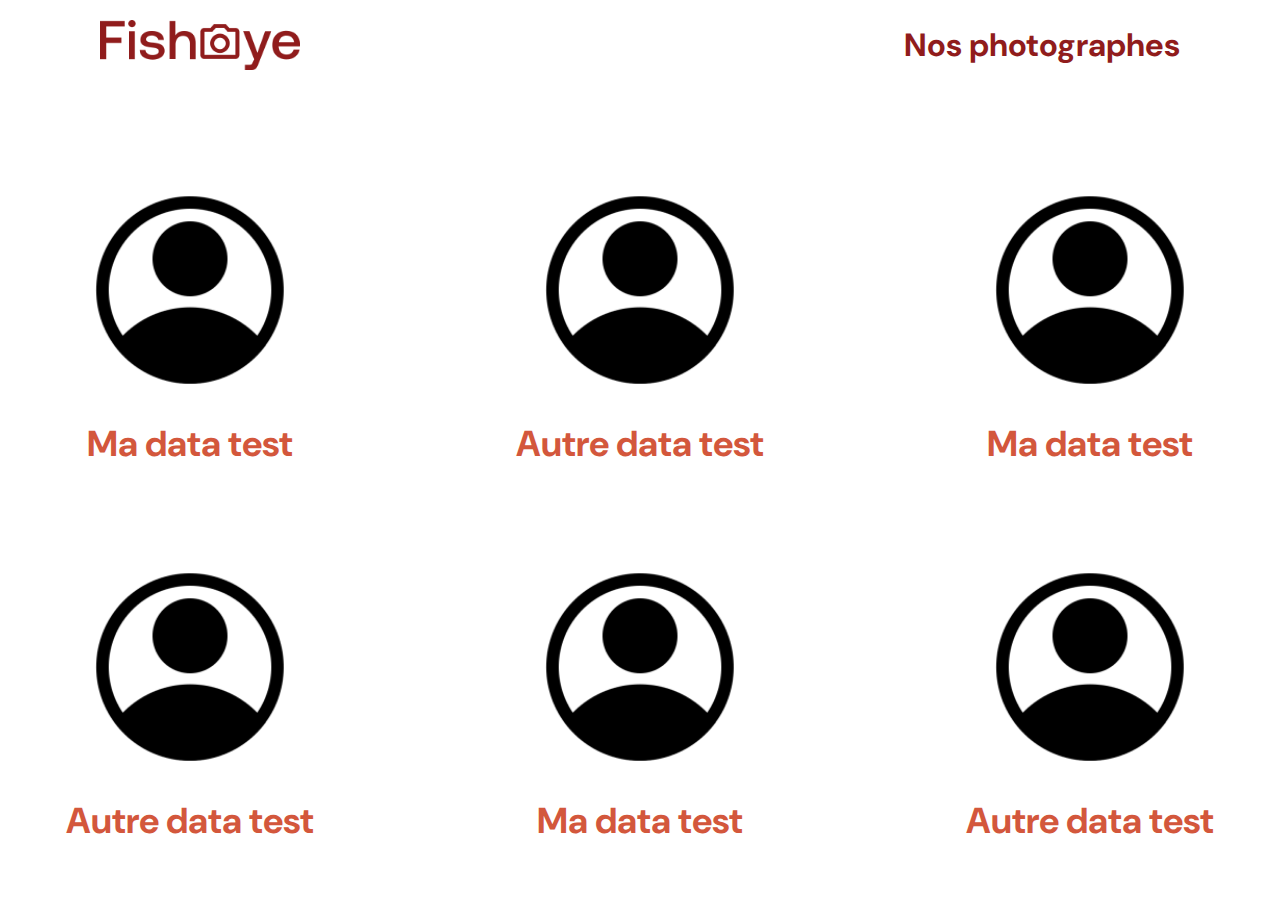
==== index.html @ c2f47356 "Ajout projet" ====
<!DOCTYPE html>
<html>
  <head>
    <link href="css/style.css" rel="stylesheet" type="text/css" />
    <meta charset="utf-8">
    <link rel="icon" type="image/png" href="assets/favicon.png">
    <link href="https://fonts.googleapis.com/css?family=DM+Sans&display=swap" rel="stylesheet">
    <title>Fisheye</title>
  </head>
  <body>
    <header>
        <img src="assets/images/logo.png" class="logo" />
        <h1>Nos photographes</h1>
    </header>
    <main id="main">
        <div class="photographer_section"></div>
    </main>
    <script src="scripts/factories/photographer.js"></script>
    <script src="scripts/pages/index.js"></script>
  </body>
</html>
---- css/style.css ----
@import url("photographer.css");

body {
    font-family: "DM Sans", sans-serif;
    margin: 0;
}


header {
    display: flex;
    flex-direction: row;
    justify-content: space-between;
    align-items: center;
    height: 90px;
}

h1 {
    color: #901C1C;
    margin-right: 100px;
}

.logo {
    height: 50px;
    margin-left: 100px;
}

.photographer_section {
    display: grid;
    grid-template-columns: 1fr 1fr 1fr;
    gap: 70px;
    margin-top: 100px;
}

.photographer_section article {
    justify-self: center;
    display: flex;
    justify-content: center;
    align-items: center;
    flex-direction: column;
}

.photographer_section article h2 {
    color: #D3573C;
    font-size: 36px;
}

.photographer_section article img {
    height: 200px;
    width: 200px;
}
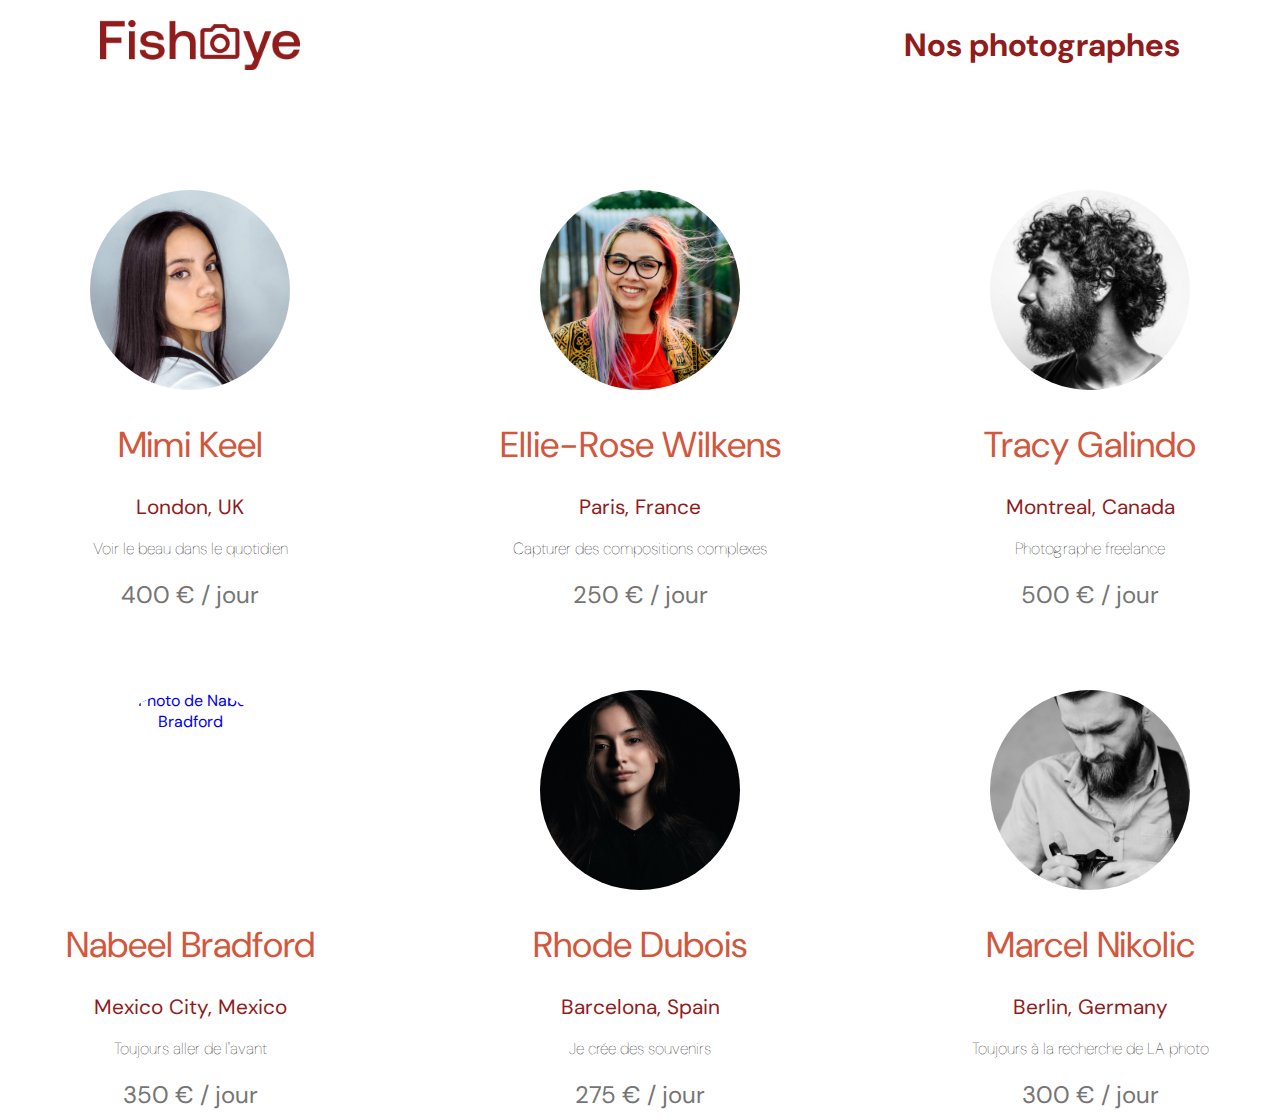
==== commit 50879b5c: "Update index.html" ====
--- a/index.html
+++ b/index.html
@@ -3,6 +3,8 @@
   <head>
     <link href="css/style.css" rel="stylesheet" type="text/css" />
     <meta charset="utf-8">
+    <meta name="viewport" content="width=device-width, initial-scale=1" />
+    <script src="https://kit.fontawesome.com/346f33f767.js" crossorigin="anonymous"></script>
     <link rel="icon" type="image/png" href="assets/favicon.png">
     <link href="https://fonts.googleapis.com/css?family=DM+Sans&display=swap" rel="stylesheet">
     <title>Fisheye</title>
--- a/css/style.css
+++ b/css/style.css
@@ -18,6 +18,12 @@
     color: #901C1C;
     margin-right: 100px;
 }
+
+.title {
+    color: #901c1c;
+    margin-right: 10rem;
+    font-size: 4rem;
+  }
 
 .logo {
     height: 50px;
@@ -42,9 +48,61 @@
 .photographer_section article h2 {
     color: #D3573C;
     font-size: 36px;
+    font-weight:400;
+    Size:36px;
+    line-height: 46.87px;
+    text-align:Center;
+    margin: 1rem 1rem 1rem 1rem;
 }
 
 .photographer_section article img {
     height: 200px;
     width: 200px;
-}+}
+
+
+.photographer-card {
+    justify-self: center;
+    display: flex;
+    justify-content: center;
+    align-items: center;
+    flex-direction: column;
+  }
+  .photographer-card-link {
+    display: flex;
+    flex-flow: column nowrap;
+    align-items: center;
+    justify-content: center;
+    text-decoration: none;
+    text-align: center;
+  }
+
+  
+.photographer-img {
+    height: 20rem;
+    width: 20rem;
+    -o-object-fit: cover;
+       object-fit: cover;
+    border-radius: 50%;
+    margin-bottom: 1em;
+}
+
+.photographer-location {
+    color: #901c1c;
+    font-weight: 400;
+    font-size: 1.3rem;
+    margin: 0.5rem;
+  }
+
+  .photographer-tagline {
+    color: #000000;
+    font-weight: 100;
+    font-size: 1rem;
+    margin: 10px;
+  }
+  .photographer-rate {
+    color: #757575;
+    font-weight: 400;
+    font-size: 1.5rem;
+    margin: 10px;
+  }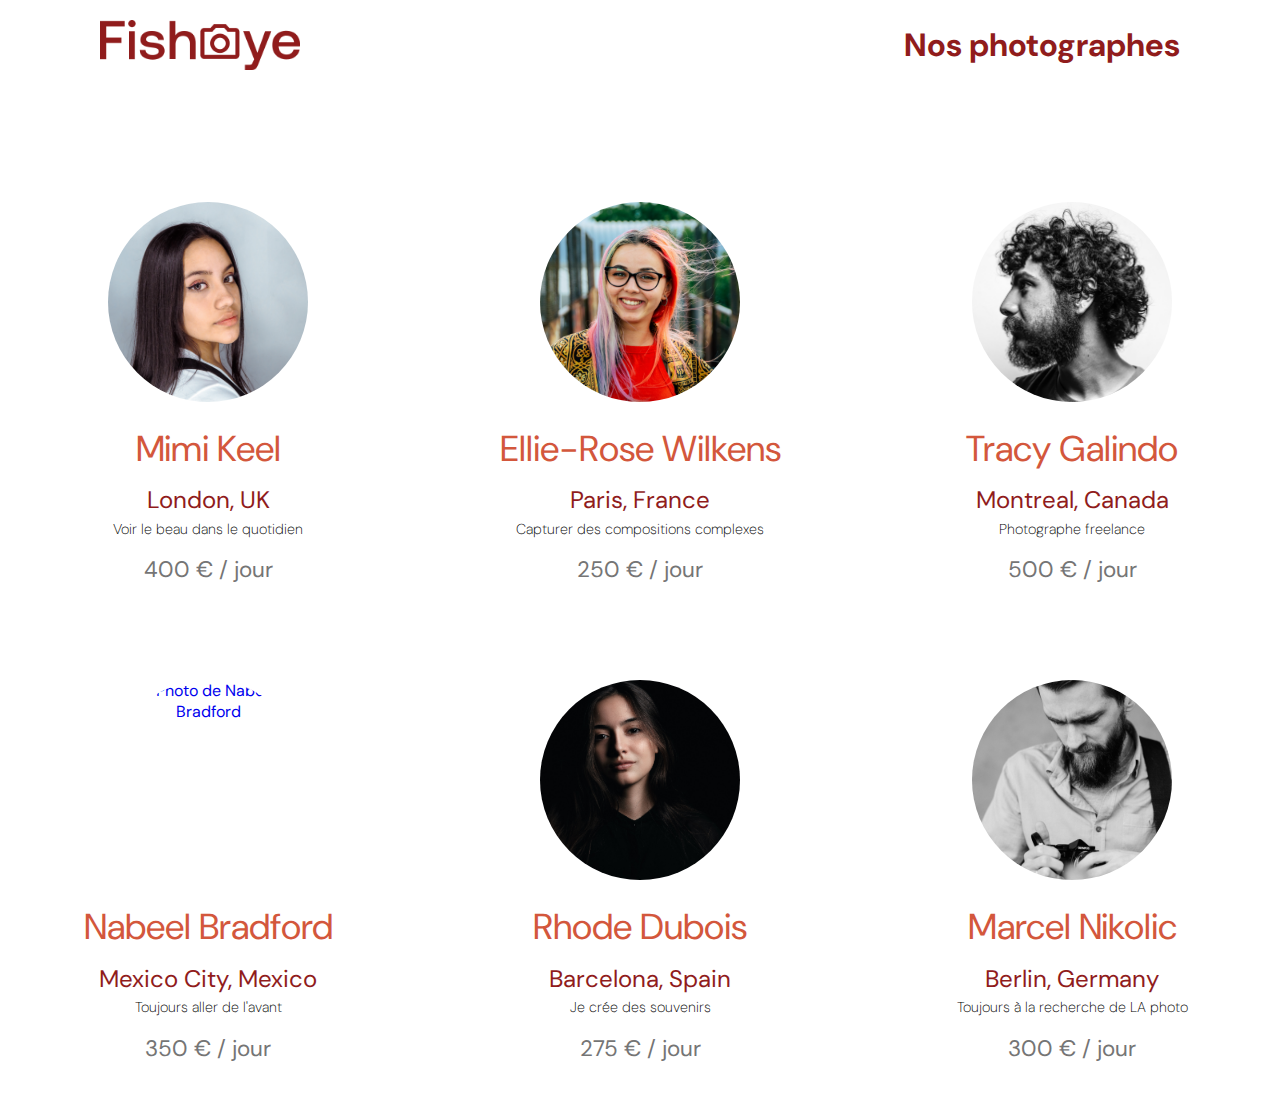
==== commit d87d1453: "Add files via upload" ====
--- a/index.html
+++ b/index.html
@@ -1,23 +1,26 @@
 <!DOCTYPE html>
 <html>
-  <head>
-    <link href="css/style.css" rel="stylesheet" type="text/css" />
-    <meta charset="utf-8">
-    <meta name="viewport" content="width=device-width, initial-scale=1" />
-    <script src="https://kit.fontawesome.com/346f33f767.js" crossorigin="anonymous"></script>
-    <link rel="icon" type="image/png" href="assets/favicon.png">
-    <link href="https://fonts.googleapis.com/css?family=DM+Sans&display=swap" rel="stylesheet">
-    <title>Fisheye</title>
-  </head>
-  <body>
-    <header>
-        <img src="assets/images/logo.png" class="logo" />
-        <h1>Nos photographes</h1>
-    </header>
-    <main id="main">
-        <div class="photographer_section"></div>
-    </main>
-    <script src="scripts/factories/photographer.js"></script>
-    <script src="scripts/pages/index.js"></script>
-  </body>
-</html>
+
+<head>
+  <link href="css/style.css" rel="stylesheet" type="text/css" />
+  <meta charset="utf-8">
+  <meta name="viewport" content="width=device-width, initial-scale=1" />
+  <script src="https://kit.fontawesome.com/346f33f767.js" crossorigin="anonymous"></script>
+  <link rel="icon" type="image/png" href="assets/favicon.png">
+  <link href="https://fonts.googleapis.com/css?family=DM+Sans&display=swap" rel="stylesheet">
+  <title>Fisheye</title>
+</head>
+
+<body>
+  <header>
+    <img src="assets/images/logo.png" class="logo" />
+    <h1>Nos photographes</h1>
+  </header>
+  <main id="main">
+    <div class="photographer_section"></div>
+  </main>
+  <script src="scripts/factories/photographer.js"></script>
+  <script src="scripts/pages/index.js"></script>
+</body>
+
+</html>--- a/css/style.css
+++ b/css/style.css
@@ -1,5 +1,3 @@
-@import url("photographer.css");
-
 body {
     font-family: "DM Sans", sans-serif;
     margin: 0;
@@ -31,18 +29,19 @@
 }
 
 .photographer_section {
-    display: grid;
-    grid-template-columns: 1fr 1fr 1fr;
-    gap: 70px;
-    margin-top: 100px;
+  display: grid;
+  grid-template-columns: 1fr 1fr 1fr;
+  gap: 5rem;
+  margin-top: 5rem;
+  padding: 2rem;
 }
 
 .photographer_section article {
-    justify-self: center;
-    display: flex;
-    justify-content: center;
-    align-items: center;
-    flex-direction: column;
+  justify-self: center;
+  display: flex;
+  justify-content: center;
+  align-items: center;
+  flex-direction: column;
 }
 
 .photographer_section article h2 {
@@ -52,14 +51,13 @@
     Size:36px;
     line-height: 46.87px;
     text-align:Center;
-    margin: 1rem 1rem 1rem 1rem;
+    margin: 0.5rem;
 }
 
 .photographer_section article img {
     height: 200px;
     width: 200px;
 }
-
 
 .photographer-card {
     justify-self: center;
@@ -79,30 +77,434 @@
 
   
 .photographer-img {
+  height: 20rem;
+    width: 20rem;
+    -o-object-fit: cover;
+    object-fit: cover;
+    border-radius: 50%;
+    margin-bottom: 1em;
+}
+
+.photographer-name {
+  color: #d3573c;
+  font-weight: 400;
+  font-size: 3.6rem;
+}
+
+.photographer-location {
+  color: #901c1c;
+  font-weight: 400;
+  font-size: 1.5rem;
+  margin: 0.2rem;
+  }
+
+  .photographer-tagline {
+    color: #000000;
+    font-weight: 200;
+    font-size: 0.9rem;
+    margin: 0.1rem;
+  }
+
+  .photographer-rate {
+    color: #757575;
+    font-weight: 400;
+    font-size: 1.4rem;
+    margin: 1rem;
+  }
+
+
+.photograph-header {
+    height: 25rem;
+    margin: 15px 100px;
+    display: grid;
+    flex-flow: row nowrap;
+    justify-content: space-between;
+    background-color: #fafafa;
+    grid-template-columns: repeat(auto-fill, 20rem);
+    gap: 2em;
+    align-items: center;
+    }
+
+.contact_button {
+    font-size: 20px;
+    font-weight: bold;
+    color: white;
+    padding: 11px;
+    width: 170px;
+    height: 70px;
+    border: none;
+    background-color: #901C1C;
+    border-radius: 5px;
+    cursor: pointer;
+}
+
+.modal {
+  position: absolute;
+  left: 50%;
+  top: 50%;
+  transform: translate(-50%, -50%);
+  flex-direction: column;
+  border-radius: 0.5rem;
+  background-color: #db8876;
+  width: 45rem;
+  padding: 2em;
+  margin: 6rem 0rem 6rem 0rem;
+}
+
+
+.modal header {
+    justify-content: space-between;
+    width: 100%;
+    font-size: 1rem;
+}
+
+.modal header img {
+    cursor: pointer;
+}
+
+.modal header h2 {
+    font-size: 50px;
+    font-weight: normal;
+    text-align: center;
+    font-size: 3rem;
+    margin-top: 1px;
+}
+
+form {
+    display: flex;
+    width: 100%;
+    flex-direction: column;
+    align-items: flex-start;
+}
+
+form label {
+    color: #312E2E;
+    font-size: 26px;
+}
+
+form div {
+    display: flex;
+    flex-direction: column;
+    width: 100%;
+    align-items: self-start;
+    margin-bottom: 26px;
+}
+
+form input {
+    width: 100%;
+    height: 68px;
+    border: none;
+    border-radius: 5px;
+}
+
+.header {
+    display: flex;
+    flex-direction: row;
+    justify-content: space-between;
+    align-items: center;
+    padding: 2em 0;
+}
+
+.header-link {
+  text-decoration: none;
+}
+
+.header-logo {
+  height: 6rem;
+}
+
+
+.photograph-info {
+  display: flex;
+  flex-flow: column nowrap;
+  margin: auto;
+  padding-left: 2rem;
+}
+
+.button {
+    font-size: 1.5rem;
+    font-weight: bold;
+    color: white;
+    padding: 1rem;
+    width: 15rem;
+    height: 5rem;
+    border: none;
+    background-color: #901c1c;
+    border-radius: 0.5rem;
+    cursor: pointer;
+    margin: auto;
+}
+
+.photograph-name {
+  color: #d3573c;
+  font-weight: 300;
+  font-size: 3rem;
+  margin: 0 0 1rem 0;
+}
+
+.photograph-location {
+    color: #901c1c;
+    font-weight: 400;
+    font-size: 2rem;
+    margin: 0 0 1rem 0;
+}
+
+
+.photograph-tagline {
+    color: #000000;
+    font-weight: 400;
+    font-size: 1rem;
+    margin-top: 0.5rem;
+}
+
+.photograph-img {
     height: 20rem;
     width: 20rem;
     -o-object-fit: cover;
-       object-fit: cover;
+    object-fit: cover;
+    border-radius: 50%;
+}
+
+.photograph-img{
+    height: 15rem;
+    width: 15rem;
+    -o-object-fit: cover;
+    object-fit: cover;
     border-radius: 50%;
     margin-bottom: 1em;
 }
 
-.photographer-location {
-    color: #901c1c;
-    font-weight: 400;
-    font-size: 1.3rem;
-    margin: 0.5rem;
-  }
-
-  .photographer-tagline {
-    color: #000000;
-    font-weight: 100;
-    font-size: 1rem;
-    margin: 10px;
-  }
-  .photographer-rate {
-    color: #757575;
-    font-weight: 400;
-    font-size: 1.5rem;
-    margin: 10px;
-  }+
+.media_section {
+  display: grid;
+  grid-template-columns: repeat(auto-fill, 25rem);
+  justify-content: space-between;
+  gap: 2em 1em;
+  padding: 0 6em 6em 6em;
+}
+
+.media-card {
+  display: flex;
+  flex-flow: column nowrap;
+  width: 25rem;
+}
+
+.media-card-button {
+  border: none;
+  background-color: transparent;
+  cursor: pointer;
+}
+
+.media-card-img {
+  width: 25rem;
+  height: 20rem;
+  -o-object-fit: cover;
+  object-fit: cover;
+  border-radius: 0.5rem;
+}
+
+.media-card-video {
+  width: 25rem;
+  height: 20rem;
+  -o-object-fit: cover;
+  object-fit: cover;
+  border-radius: 0.5rem;
+}
+
+.media-card-info {
+  display: flex;
+  flex-flow: row wrap;
+  align-items: center;
+  justify-content: space-between;
+  margin-top: 1em;
+}
+
+.media-card-title {
+  max-width: 80%;
+  font-weight: 400;
+  font-size: 1.5rem;
+  color: #911c1c;
+  text-overflow: ellipsis;
+  white-space: nowrap;
+  overflow: hidden;
+}
+
+.media-like-container {
+  display: flex;
+  flex-flow: row nowrap;
+}
+
+.media-like-button {
+  border: none;
+  background-color: transparent;
+  font-size: 2.2rem;
+  color: #911c1c;
+  cursor: pointer;
+}
+
+.fa-regular, .far {
+  font-weight: 400;
+}
+
+
+.footer {
+  z-index: 1;
+  position: fixed;
+  bottom: 0;
+  right: 5%;
+  display: flex;
+  flex-flow: row nowrap;
+  justify-content: space-between;
+  align-items: center;
+  width: 20rem;
+  height: 3rem;
+  padding: 0.5em;
+  background: #db8876;
+  color: #000000;
+  border-radius: 0.5rem 0.5rem 0rem 0rem;
+  font-weight: 400;
+  font-size: 1.5rem;
+}
+
+.footer-container {
+  display: flex;
+  flex-flow: row nowrap;
+  align-items: center;
+}
+
+.footer-likes {
+  margin-right: 0.5em;
+}
+
+.fa-solid, .fas {
+  font-weight: 900;
+}
+
+#lightbox {
+  display: none;
+}
+
+/*****************************************
+* carousel
+*****************************************/
+
+.title2 {
+  font-size : 25px;
+  color: #FFF;
+  font-weight: bold;
+  margin-bottom: 25px;
+}
+.item {
+  margin: 40px 10px;
+  background-color: #fff;
+  box-shadow: 0 15px 35px #3232321a,0 5px 15px #0000001a;
+  transition: transform 0.3s;
+  transform: translate3d(0, -1px, 0)
+}
+
+.item:hover {
+  transform: translate3d(0, -10px, 0);
+}
+
+.item img {
+  display: block;
+  width: 100%;
+  height: auto;
+}
+
+.item__body{
+  padding: 25px;
+}
+
+.item__title {
+  font-size: 24px; 
+  margin-bottom: 5px;
+  font-weight: bold;
+  color: #232323;
+}
+
+.item__description {
+  color: #585858;
+}
+
+.items {
+  position: relative;
+}
+
+/**
+CAROUSEL
+**/
+.carousel {
+  position: relative;
+
+}
+.carousel__container{
+  transition : transform 0.3s;
+  transform : translate3d(0,0,0);
+}
+.carousel__container::after {
+  content: '';
+  clear: both;
+  display: table;
+}
+
+.carousel__item {
+  float : left;
+}
+
+.carousel__next, .carousel__prev {
+  position: absolute;
+  width : 40px;
+  height : 40px;
+  background: #FFF url(/assets/icons/next.svg) center center no-repeat;
+  background-size: 20px 20px;
+  border-radius: 50%;
+  top: 50%;
+  margin-top: -20px;
+  right: 0px;
+  box-shadow: 0 15px 35px #3232321a,0 5px 15px #0000001a;
+  cursor : pointer;
+  transition : transform 0.3s, opacity: 0.3s;
+}
+.carousel__next:hover, .carousel__prev:hover {
+  transform : scale(1.2);
+}
+.carousel__prev {
+  background-image: url(/assets/icons/back.svg);
+  right: auto;
+  left: -20px;
+}
+
+.carousel__next--hidden, .carousel__prev--hidden {
+  opacity: 0;
+}
+
+/*****************************************
+* RESPONSIVE
+*****************************************/
+
+
+@media only screen and (min-width: 766px) and (max-width: 1023px) {
+  .photographer_section {
+    display: grid;
+    grid-template-columns: 1fr 1fr;
+    gap: 4rem;
+    margin-top: 5rem;
+    padding: 2rem;
+}
+}
+
+
+@media only screen and (max-width: 765px) {
+  .photographer_section {
+    display: flex;
+    grid-template-columns: 1fr 1fr;
+    gap: 4rem;
+    margin-top: 5rem;
+    padding: 2rem;
+}
+}
+
+
+
+
